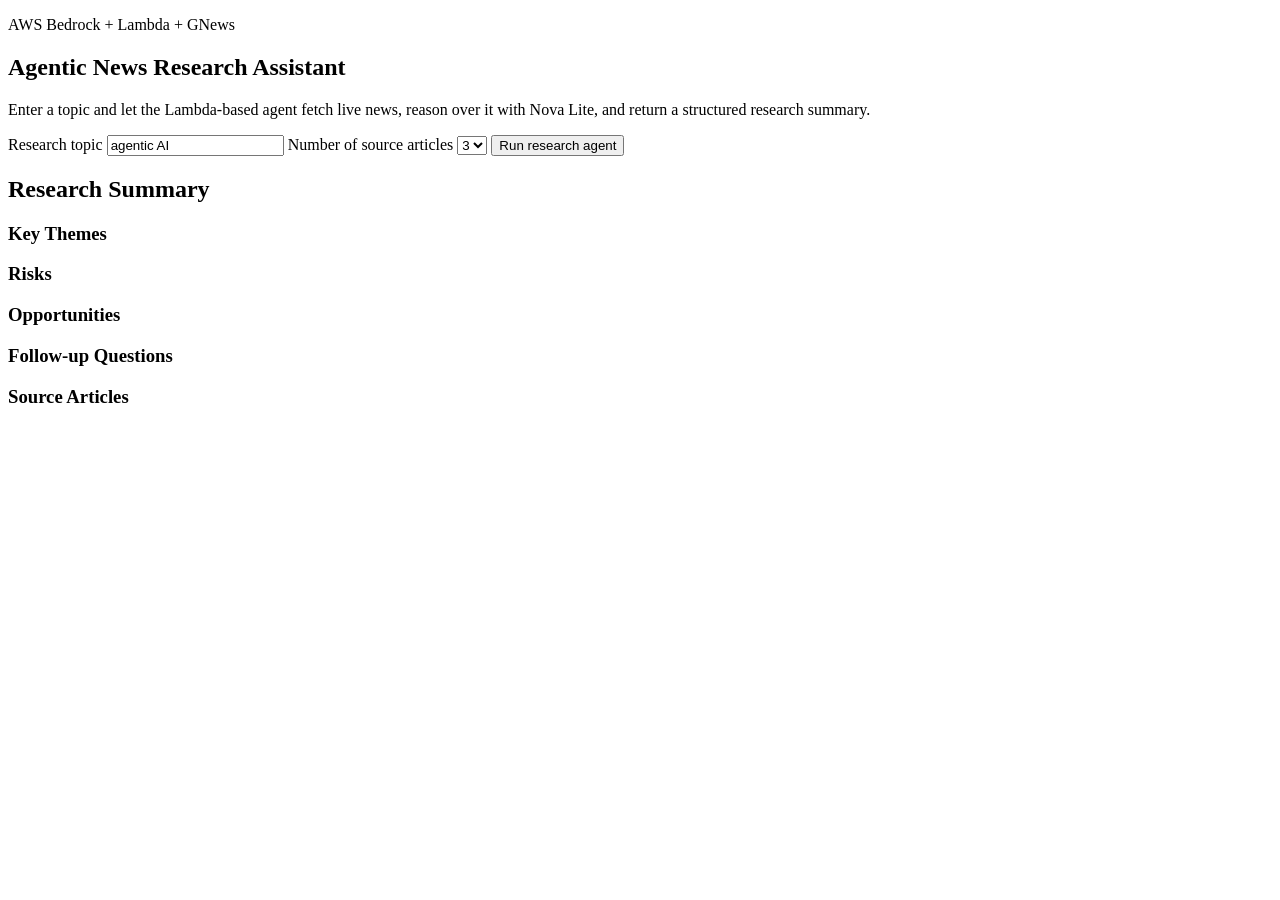
==== frontend/index.html @ 4927a1ad "Create index.html" ====
<!DOCTYPE html>
<html lang="en">
<head>
  <meta charset="UTF-8" />
  <meta name="viewport" content="width=device-width, initial-scale=1.0" />
  <title>Agentic News Research Assistant</title>
  <link rel="stylesheet" href="styles.css" />
</head>
<body>
  <main class="page">
    <section class="hero">
      <p class="eyebrow">AWS Bedrock + Lambda + GNews</p>
      <h1>Agentic News Research Assistant</h1>
      <p class="subtitle">
        Enter a topic and let the Lambda-based agent fetch live news, reason over it with Nova Lite, and return a structured research summary.
      </p>
    </section>

    <section class="card">
      <label for="topic">Research topic</label>
      <input id="topic" type="text" value="agentic AI" />

      <label for="maxResults">Number of source articles</label>
      <select id="maxResults">
        <option value="3" selected>3</option>
        <option value="5">5</option>
        <option value="7">7</option>
      </select>

      <button id="runButton">Run research agent</button>

      <p id="status" class="status"></p>
    </section>

    <section id="results" class="results hidden">
      <h2>Research Summary</h2>
      <p id="summary"></p>

      <div class="grid">
        <div>
          <h3>Key Themes</h3>
          <ul id="themes"></ul>
        </div>
        <div>
          <h3>Risks</h3>
          <ul id="risks"></ul>
        </div>
        <div>
          <h3>Opportunities</h3>
          <ul id="opportunities"></ul>
        </div>
        <div>
          <h3>Follow-up Questions</h3>
          <ul id="questions"></ul>
        </div>
      </div>

      <h3>Source Articles</h3>
      <ul id="articles" class="articles"></ul>
    </section>
  </main>

  <script src="app.js"></script>
</body>
</html>
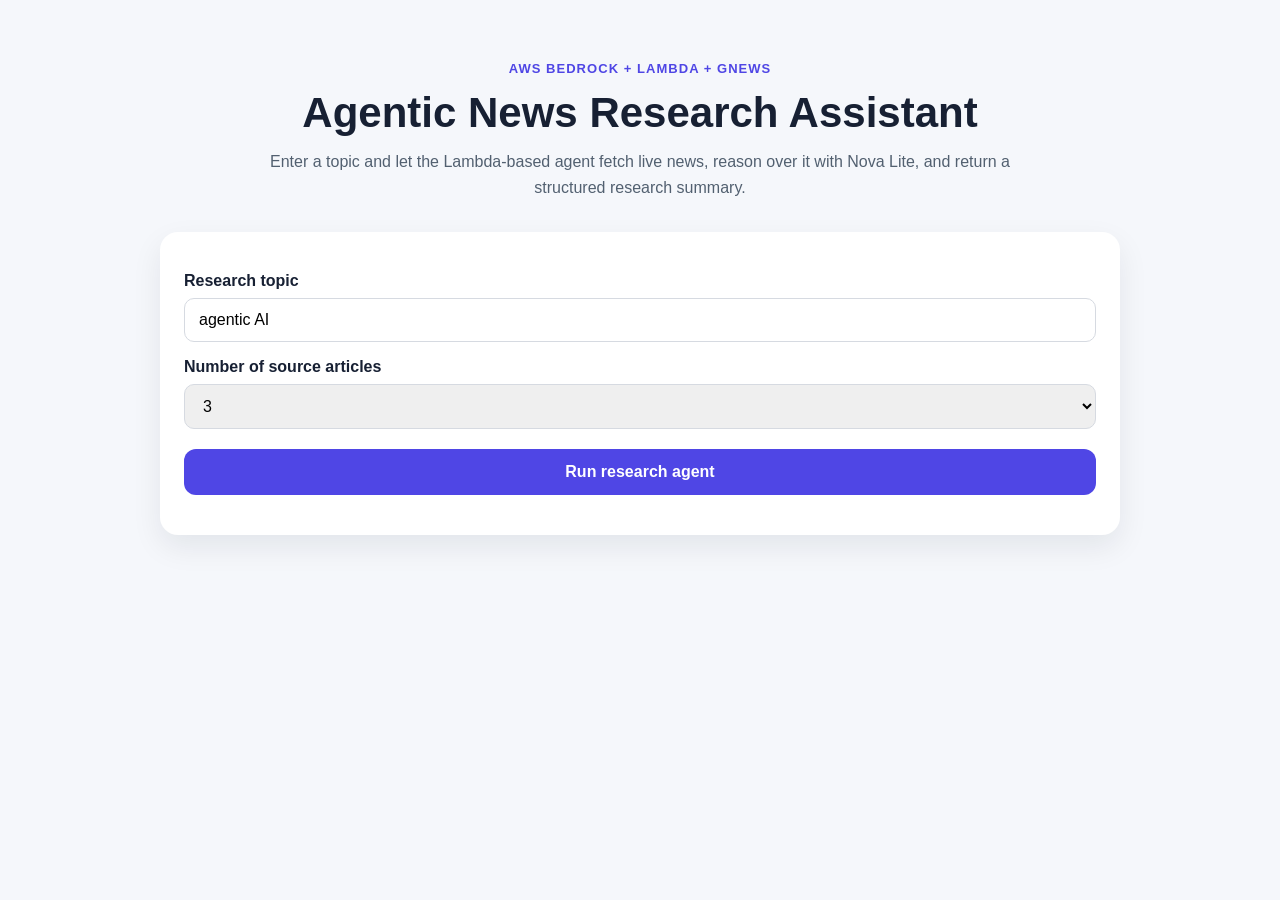
==== commit cf5f7c5d: "Update index.html" ====
--- a/frontend/index.html
+++ b/frontend/index.html
@@ -33,6 +33,12 @@
     </section>
 
     <section id="results" class="results hidden">
+      <!-- List the sources - where it got the content from-->
+      <div class="source-panel">
+        <div id="ragStatus" class="source-pill">RAG: checking...</div>
+        <div id="newsStatus" class="source-pill">GNews: checking...</div>
+      </div> 
+      
       <h2>Research Summary</h2>
       <p id="summary"></p>
 
@@ -57,7 +63,13 @@
 
       <h3>Source Articles</h3>
       <ul id="articles" class="articles"></ul>
+      
+      <h3>Knowledge Base Context Used</h3>
+      <ul id="ragContext" class="articles"></ul>
+      
     </section>
+
+   
   </main>
 
   <script src="app.js"></script>
--- a/frontend/styles.css
+++ b/frontend/styles.css
@@ -0,0 +1,120 @@
+* {
+  box-sizing: border-box;
+}
+
+body {
+  margin: 0;
+  font-family: Arial, sans-serif;
+  background: #f5f7fb;
+  color: #172033;
+}
+
+.page {
+  max-width: 1000px;
+  margin: 0 auto;
+  padding: 48px 20px;
+}
+
+.hero {
+  text-align: center;
+  margin-bottom: 32px;
+}
+
+.eyebrow {
+  color: #4f46e5;
+  font-weight: 700;
+  text-transform: uppercase;
+  letter-spacing: 0.08em;
+  font-size: 13px;
+}
+
+h1 {
+  font-size: 42px;
+  margin: 8px 0 12px;
+}
+
+.subtitle {
+  color: #526070;
+  max-width: 760px;
+  margin: 0 auto;
+  line-height: 1.6;
+}
+
+.card, .results {
+  background: white;
+  border-radius: 18px;
+  padding: 24px;
+  box-shadow: 0 12px 30px rgba(15, 23, 42, 0.08);
+  margin-bottom: 24px;
+}
+
+label {
+  display: block;
+  font-weight: 700;
+  margin: 16px 0 8px;
+}
+
+input, select {
+  width: 100%;
+  padding: 12px 14px;
+  border: 1px solid #d6dae1;
+  border-radius: 10px;
+  font-size: 16px;
+}
+
+button {
+  margin-top: 20px;
+  width: 100%;
+  padding: 14px 18px;
+  border: 0;
+  border-radius: 12px;
+  background: #4f46e5;
+  color: white;
+  font-size: 16px;
+  font-weight: 700;
+  cursor: pointer;
+}
+
+button:disabled {
+  opacity: 0.6;
+  cursor: not-allowed;
+}
+
+.status {
+  margin-top: 16px;
+  color: #526070;
+}
+
+.hidden {
+  display: none;
+}
+
+.grid {
+  display: grid;
+  grid-template-columns: repeat(2, minmax(0, 1fr));
+  gap: 20px;
+}
+
+ul {
+  padding-left: 20px;
+}
+
+li {
+  margin-bottom: 8px;
+  line-height: 1.5;
+}
+
+.articles a {
+  color: #4f46e5;
+  font-weight: 700;
+}
+
+@media (max-width: 700px) {
+  h1 {
+    font-size: 32px;
+  }
+
+  .grid {
+    grid-template-columns: 1fr;
+  }
+}
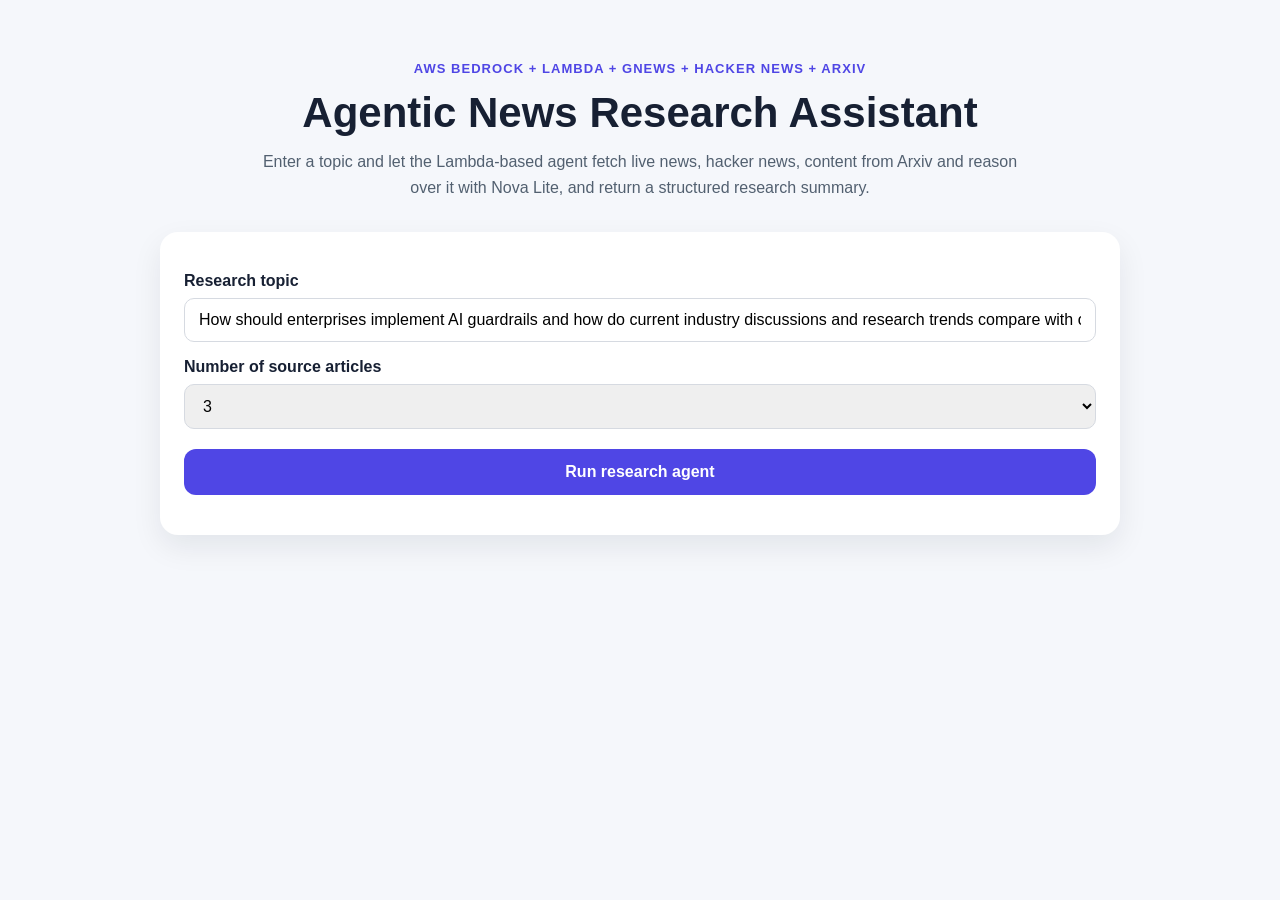
==== commit e338cd4c: "Update index.html" ====
--- a/frontend/index.html
+++ b/frontend/index.html
@@ -9,16 +9,16 @@
 <body>
   <main class="page">
     <section class="hero">
-      <p class="eyebrow">AWS Bedrock + Lambda + GNews</p>
+      <p class="eyebrow">AWS Bedrock + Lambda + GNews + Hacker News + Arxiv</p>
       <h1>Agentic News Research Assistant</h1>
       <p class="subtitle">
-        Enter a topic and let the Lambda-based agent fetch live news, reason over it with Nova Lite, and return a structured research summary.
+        Enter a topic and let the Lambda-based agent fetch live news, hacker news, content from Arxiv and reason over it with Nova Lite, and return a structured research summary.
       </p>
     </section>
 
     <section class="card">
       <label for="topic">Research topic</label>
-      <input id="topic" type="text" value="agentic AI" />
+      <input id="topic" type="text" value="How should enterprises implement AI guardrails and how do current industry discussions and research trends compare with our AI landing zone recommendations?" />
 
       <label for="maxResults">Number of source articles</label>
       <select id="maxResults">
@@ -66,6 +66,12 @@
       
       <h3>Knowledge Base Context Used</h3>
       <ul id="ragContext" class="articles"></ul>
+
+      <h3>Hacker News Signals</h3>
+      <ul id="hackerNews"></ul>
+
+      <h3>arXiv Research Signals</h3>
+      <ul id="arxivPapers"></ul>
       
     </section>
 
--- a/frontend/styles.css
+++ b/frontend/styles.css
@@ -18,6 +18,32 @@
 .hero {
   text-align: center;
   margin-bottom: 32px;
+}
+
+.source-panel {
+  display: flex;
+  gap: 12px;
+  flex-wrap: wrap;
+  margin-bottom: 24px;
+}
+
+.source-pill {
+  padding: 10px 14px;
+  border-radius: 999px;
+  background: #eef2ff;
+  color: #3730a3;
+  font-weight: 700;
+  font-size: 14px;
+}
+
+.source-pill.warning {
+  background: #fff7ed;
+  color: #9a3412;
+}
+
+.source-pill.success {
+  background: #ecfdf5;
+  color: #047857;
 }
 
 .eyebrow {
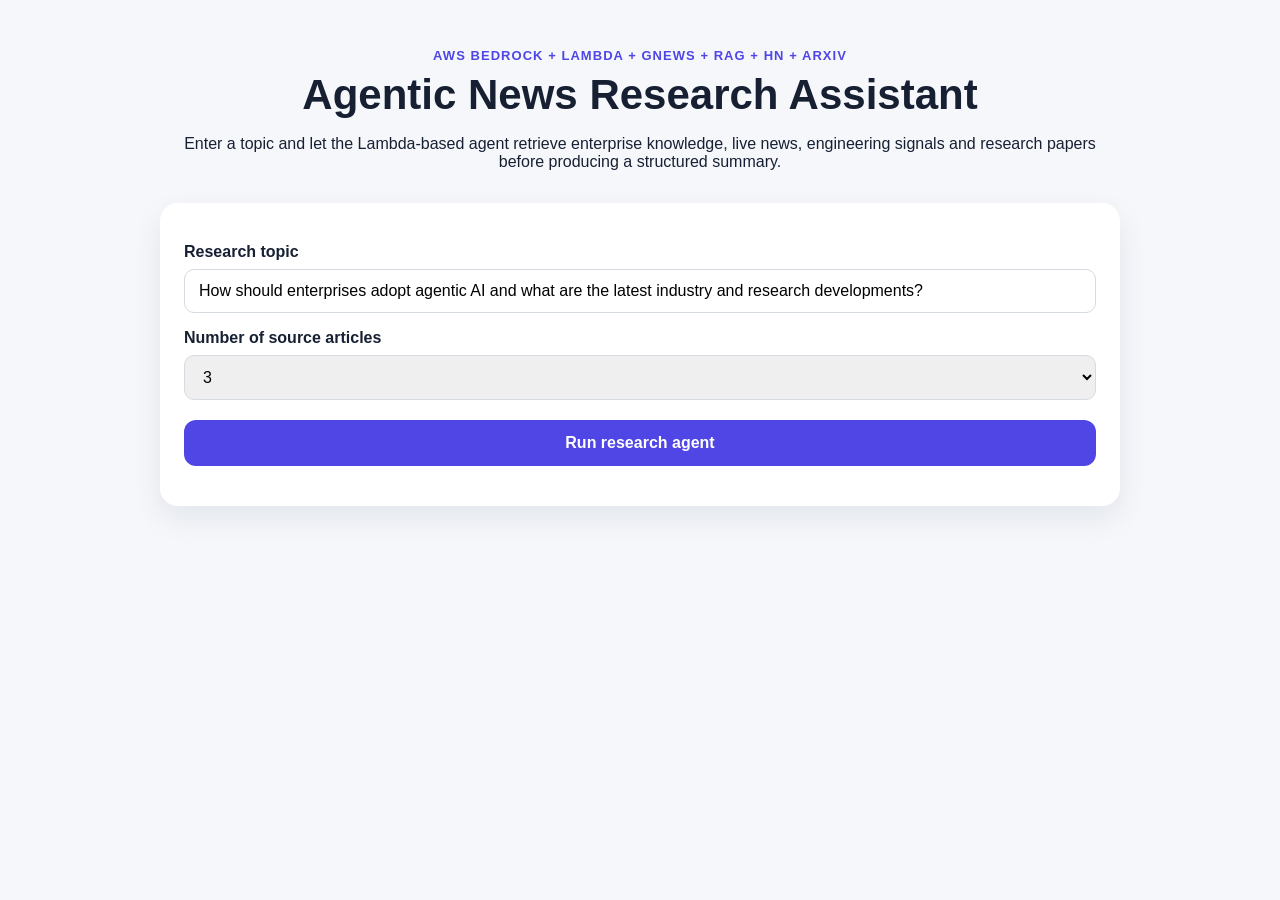
==== commit a4e45fa5: "Update index.html" ====
--- a/frontend/index.html
+++ b/frontend/index.html
@@ -9,22 +9,27 @@
 <body>
   <main class="page">
     <section class="hero">
-      <p class="eyebrow">AWS Bedrock + Lambda + GNews + Hacker News + Arxiv</p>
+      <div class="eyebrow">AWS BEDROCK + LAMBDA + GNEWS + RAG + HN + ARXIV</div>
       <h1>Agentic News Research Assistant</h1>
-      <p class="subtitle">
-        Enter a topic and let the Lambda-based agent fetch live news, hacker news, content from Arxiv and reason over it with Nova Lite, and return a structured research summary.
+      <p>
+        Enter a topic and let the Lambda-based agent retrieve enterprise knowledge,
+        live news, engineering signals and research papers before producing a structured summary.
       </p>
     </section>
 
-    <section class="card">
+    <section class="card input-card">
       <label for="topic">Research topic</label>
-      <input id="topic" type="text" value="How should enterprises implement AI guardrails and how do current industry discussions and research trends compare with our AI landing zone recommendations?" />
+      <input
+        id="topic"
+        type="text"
+        value="How should enterprises adopt agentic AI and what are the latest industry and research developments?"
+      />
 
       <label for="maxResults">Number of source articles</label>
       <select id="maxResults">
         <option value="3" selected>3</option>
         <option value="5">5</option>
-        <option value="7">7</option>
+        <option value="10">10</option>
       </select>
 
       <button id="runButton">Run research agent</button>
@@ -32,50 +37,75 @@
       <p id="status" class="status"></p>
     </section>
 
-    <section id="results" class="results hidden">
-      <!-- List the sources - where it got the content from-->
-      <div class="source-panel">
-        <div id="ragStatus" class="source-pill">RAG: checking...</div>
-        <div id="newsStatus" class="source-pill">GNews: checking...</div>
-      </div> 
-      
+    <section id="results" class="card results-card hidden">
+      <div id="sourceBadges" class="source-badges">
+        <span id="ragBadge" class="source-badge neutral">
+          RAG Knowledge Base not checked
+        </span>
+
+        <span id="gnewsBadge" class="source-badge neutral">
+          GNews not checked
+        </span>
+
+        <span id="hnBadge" class="source-badge neutral">
+          Hacker News not checked
+        </span>
+
+        <span id="arxivBadge" class="source-badge neutral">
+          arXiv not checked
+        </span>
+      </div>
+
       <h2>Research Summary</h2>
-      <p id="summary"></p>
+      <p id="summaryText">No summary returned</p>
 
       <div class="grid">
-        <div>
+        <section>
           <h3>Key Themes</h3>
-          <ul id="themes"></ul>
-        </div>
-        <div>
+          <ul id="keyThemes"></ul>
+        </section>
+
+        <section>
           <h3>Risks</h3>
           <ul id="risks"></ul>
-        </div>
-        <div>
+        </section>
+
+        <section>
           <h3>Opportunities</h3>
           <ul id="opportunities"></ul>
-        </div>
-        <div>
+        </section>
+
+        <section>
+          <h3>Enterprise Recommendations</h3>
+          <ul id="enterpriseRecommendations"></ul>
+        </section>
+
+        <section>
           <h3>Follow-up Questions</h3>
-          <ul id="questions"></ul>
-        </div>
+          <ul id="followUpQuestions"></ul>
+        </section>
       </div>
 
-      <h3>Source Articles</h3>
-      <ul id="articles" class="articles"></ul>
-      
-      <h3>Knowledge Base Context Used</h3>
-      <ul id="ragContext" class="articles"></ul>
+      <section>
+        <h3>Source Articles</h3>
+        <ul id="sourceArticles"></ul>
+      </section>
 
-      <h3>Hacker News Signals</h3>
-      <ul id="hackerNews"></ul>
+      <section>
+        <h3>Hacker News Signals</h3>
+        <ul id="hackerNews"></ul>
+      </section>
 
-      <h3>arXiv Research Signals</h3>
-      <ul id="arxivPapers"></ul>
-      
+      <section>
+        <h3>arXiv Research Signals</h3>
+        <ul id="arxivPapers"></ul>
+      </section>
+
+      <section>
+        <h3>Internal Knowledge Sources</h3>
+        <ul id="ragContext"></ul>
+      </section>
     </section>
-
-   
   </main>
 
   <script src="app.js"></script>
